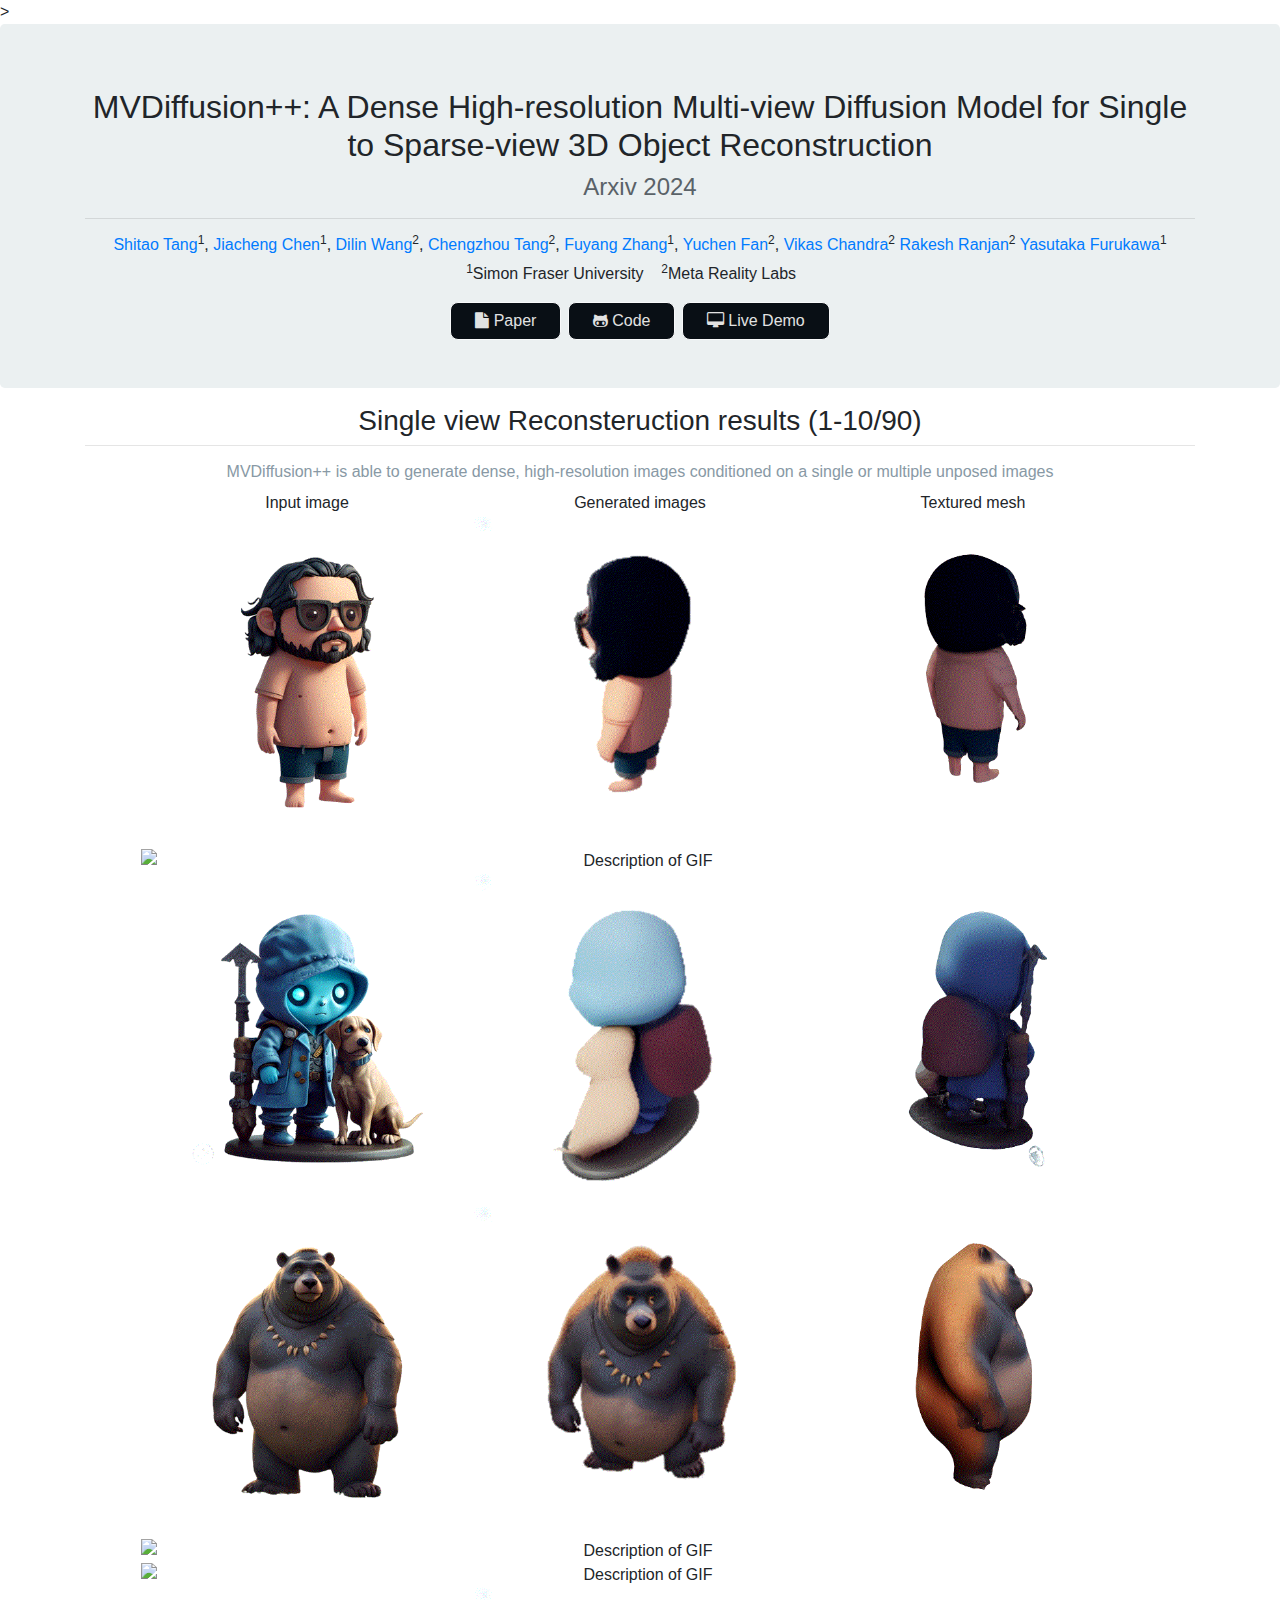
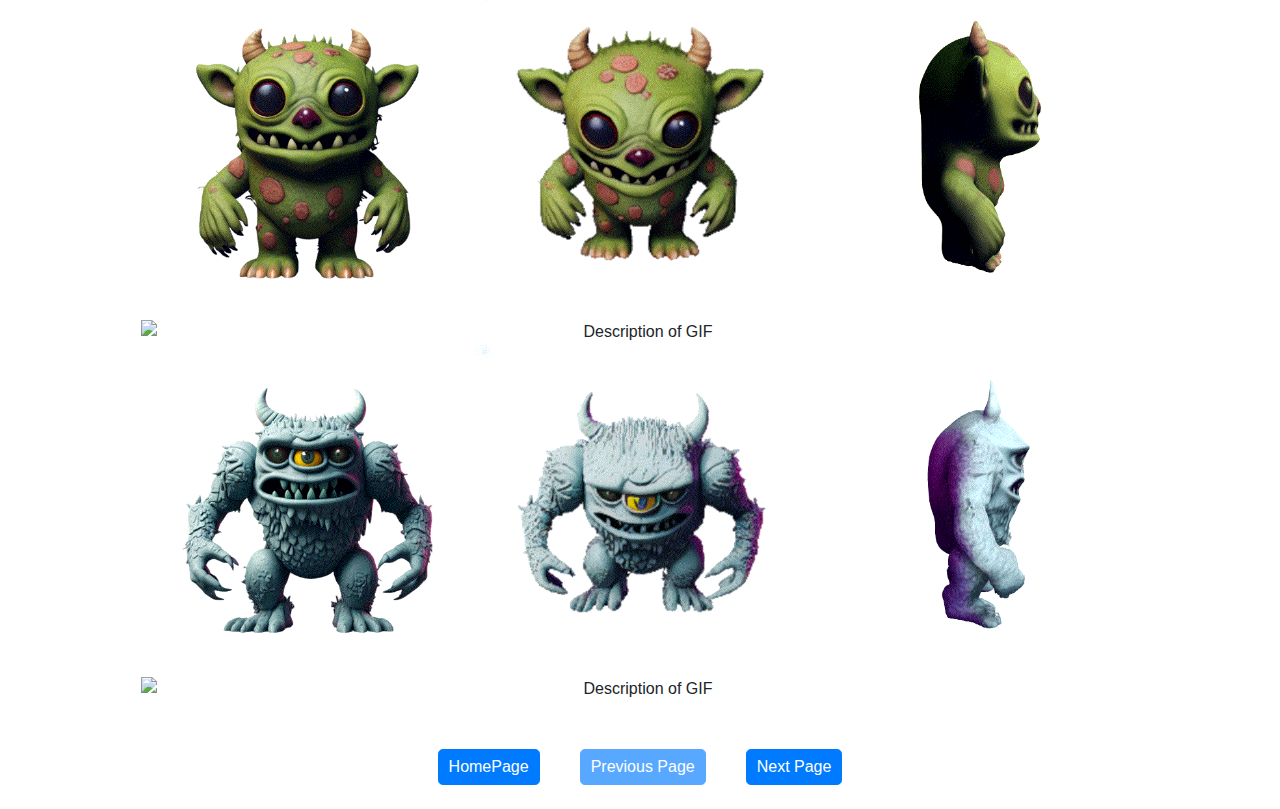
==== gallery_0.html @ af3e548d "update caption" ====
<!DOCTYPE html>
<html lang="en">

<head>
    <meta charset="UTF-8">
    <meta http-equiv="X-UA-Compatible" content="IE=edge">
    <meta name="viewport" content="width=device-width, initial-scale=1">
    <title>MVDiffusion++: A Dense High-resolution Multi-view Diffusion Model for Single or Sparse-view 3D Object
        Reconstruction</title>
    <!-- Bootstrap -->
    <link href="css/bootstrap-4.4.1.css" rel="stylesheet">
    <link rel="stylesheet" href="https://cdnjs.cloudflare.com/ajax/libs/font-awesome/4.7.0/css/font-awesome.min.css">
    <!-- <link href='http://fonts.googleapis.com/css?family=Open+Sans:400italic,700italic,800italic,400,700,800' rel='stylesheet' type='text/css'>
    <link rel="stylesheet" type="text/css" href="css/project.css" media="screen" />
    <link rel="stylesheet" type="text/css" media="screen" href="css/iconize.css" />
    <script src="js/google-code-prettify/prettify.js"></script> -->
    <style>
        .centered-container {
            display: flex;
            justify-content: center;
            /* Centers horizontally */
            align-items: center;
            /* Centers vertically */
            /* Full viewport height */
        }
    </style>
    <style>
        .centered-container {
            display: flex;
            justify-content: center;
            /* Centers horizontally */
            align-items: center;
            /* Centers vertically */
            /* Full viewport height */
        }
    </style>
    <style>
        .margin-input {
            margin-right: 300px;
            margin-left: 150px;
            /* Adjust the value as needed */
        }
    </style>
    <style>
        .margin-gen {
            margin-right: 250px;
            /* Adjust the value as needed */
        }
    </style>
    <style>
        .margin-mesh {
            margin-right: 0px;
            /* Adjust the value as needed */
        }
    </style>
    <style>
        .custom-btn {
            padding: 5px 10px; /* Adjust padding to control the button's height and width */
            font-size: 16px; /* Adjust font size to make text smaller */
            margin: 0 20px; /* Adjust margin if needed */
            /* Optionally set a fixed width if you want all buttons to be the same width */
            width: auto; /* or you can use a specific value like '150px' */
            text-align: center;
        }

        /* This applies only if you want the first and last button to have lesser margin at the extremes */
        .custom-btn:first-child {
            margin-left: 0;
        }

        .custom-btn:last-child {
            margin-right: 0;
}
    </style>>    
</head>

<!-- cover -->
<section>
    <div class="jumbotron text-center mt-0">
        <div class="container">
            <div class="row">
                <div class="col-12">
                    <h2>MVDiffusion++: A Dense High-resolution Multi-view Diffusion Model for Single to Sparse-view 3D
                        Object
                        Reconstruction
                    </h2>
                    <h4 style="color:#5a6268;">Arxiv 2024 </h4>
                    <hr>
                    <h6>
                        <a href="https://tangshitao.github.io/" target="_blank">Shitao Tang</a><sup>1</sup>,
                        <a href="https://jcchen.me/" target="_blank">Jiacheng Chen</a><sup>1</sup>,
                        <a href="https://wdilin.github.io/" target="_blank">Dilin Wang</a><sup>2</sup>,
                        <a href="https://frobelbest.github.io/" target="_blank">Chengzhou Tang</a><sup>2</sup>,
                        <a href="https://zhangfuyang.github.io/" target="_blank">Fuyang Zhang</a><sup>1</sup>,
                        <a href="https://ychfan.github.io/" target="_blank">Yuchen Fan</a><sup>2</sup>,
                        <a href="https://www.linkedin.com/in/vchandra/" target="_blank">Vikas Chandra</a><sup>2</sup>
                        <a href="https://www.linkedin.com/in/rakesh-r-3848538/" target="_blank">Rakesh
                            Ranjan</a><sup>2</sup>
                        <a href="https://yasu-furukawa.github.io/" target="_blank">Yasutaka
                            Furukawa</a><sup>1</sup>
                    </h6>
                    <p>
                        <sup>1</sup>Simon Fraser University &nbsp;&nbsp;
                        <sup>2</sup>Meta Reality Labs&nbsp;&nbsp;&nbsp;&nbsp;
                    </p>

                    <div class="row justify-content-center">
                        <div class="column">
                            <p class="mb-5"><a class="btn btn-large btn-light" href="" role="button" target="_blank">
                                    <i class="fa fa-file"></i> Paper</a> </p>
                        </div>
                        <div class="column">
                            <p class="mb-5"><a class="btn btn-large btn-light" href="" role="button" target="_blank">
                                    <i class="fa fa-github-alt"></i> Code </a> </p>
                        </div>
                        <div class="column">
                            <p class="mb-5"><a class="btn btn-large btn-light" href="" role="button" target="_blank">
                                    <i class="fa fa-desktop"></i> Live Demo </a> </p>
                        </div>
                    </div>
                </div>
            </div>
        </div>
    </div>
</section>


<!-- abstract -->
<section>
    <div class="container">
        <div class="row">
            <div class="col-12 text-center">
                <h3>Single view Reconsteruction results (1-10/90)</h3>
                <hr style="margin-top:0px">
                <h6 style="color:#8899a5"> MVDiffusion++ is able to generate dense, high-resolution images conditioned
                    on a
                    single or multiple unposed images</h6>
                
                <div class="centered-container">
                  <table width="90%">
                    <tr>
                      <td width="30%"><b>Input image</b> </td>
                      <td width="30%"><b>Generated images</b></td>
                      <td width="30%"><b>Textured mesh</b></td>
                    </tr>
                  </table>
                </div>

                <div class="centered-container">
                    <img src="gif/10.gif" alt="Description of GIF" width="90%">
                </div>
                <div class="centered-container">
                    <img src="gif/11.gif" alt="Description of GIF" width="90%">
                </div>
                <div class="centered-container">
                    <img src="gif/12.gif" alt="Description of GIF" width="90%">
                </div>
                <div class="centered-container">
                    <img src="gif/13.gif" alt="Description of GIF" width="90%">
                </div>
                <div class="centered-container">
                    <img src="gif/14.gif" alt="Description of GIF" width="90%">
                </div>
                <div class="centered-container">
                    <img src="gif/15.gif" alt="Description of GIF" width="90%">
                </div>
                <div class="centered-container">
                    <img src="gif/16.gif" alt="Description of GIF" width="90%">
                </div>
                <div class="centered-container">
                    <img src="gif/17.gif" alt="Description of GIF" width="90%">
                </div>
                <div class="centered-container">
                    <img src="gif/18.gif" alt="Description of GIF" width="90%">
                </div>
                <div class="centered-container">
                    <img src="gif/19.gif" alt="Description of GIF" width="90%">
                </div>
                <br><br>

                <div class="centered-container" style="display: flex; justify-content: center;">
                    <a href="index.html" class="btn btn-primary btn-lg custom-btn">
                        HomePage
                    </a>
                    <a href="gallery_0.html" class="btn btn-primary btn-lg disabled custom-btn">
                        Previous Page
                    </a>
                    <a href="gallery_1.html" class="btn btn-primary btn-lg btn-search custom-btn">
                        Next Page
                    </a>
                </div>
            </div>

            

        </div>
    </div>
    </div>
    </div>
</section>
<br>


</body>

</html>
---- css/project.css ----
html, body
{
    margin:10px 0px;
    padding:0px;
    text-align:center;
    background-color: #EEEEEE;
}

table
{
    border: 1px solid black;
    border-collapse: collapse;
}
th,td
{
    border: 1px solid black;
    padding: 5px;
}

#content 
{
    width:auto;
    max-width:960px;
    min-width:800px;
    height: auto !important;
    height: 100%;
    min-height: 100%;
    margin:0 auto;
    text-align:left;
    /* border:1px solid #777; */
    background-color: white;
    box-shadow: 0px 1px 5px #999;
    font-family: 'Open Sans', sans-serif;
    font-size: 10.5pt;
    /* line-height: 2; */
    -webkit-text-size-adjust: none;
}

#content-inner
{
    padding:15px 0;
}

#teaseimg
{
    height:auto;
    width:50%;
    box-shadow: 0px 0px 10px #444444;
    border:1px solid #000000;
}

hr.smooth
{
    border: 0;
    height: 1px;
    width: 100%;
    background: #333;
    background-image: -webkit-linear-gradient(left, #ccc, #333, #ccc); 
    background-image:    -moz-linear-gradient(left, #ccc, #333, #ccc); 
    background-image:     -ms-linear-gradient(left, #ccc, #333, #ccc); 
    background-image:      -o-linear-gradient(left, #ccc, #333, #ccc); 
}

a:link { color: #0066CC; text-decoration: none }
a:visited { color: #743399; text-decoration: none }
a:hover { color: #FF4B33; text-decoration: none }
a:active { color: #FF4B33; text-decoration: none }


/* Some of this has been copied from http://www.mpi-inf.mpg.de/resources/rgbz-camera/ */
/* Sections of the page. */
.section { margin: 2em 2em 0.5em 2em; line-height: 130%; }
.section h2 { margin-top: 0.5em; margin-bottom: 0.2em; }

/* Logo section. */
.logos { margin: 1.5em 0; text-align: center; margin-top:5px; margin-bottom:10px; }
.logos img { vertical-align:top; margin:0 1.25em; border:0; }

/* Page header. */
.head { text-align: center; margin: 0.5em 0; padding: 0.5em 0; background-color:#e9e9e9; text-shadow: 1px 1px 3px #cccccc; }
.head { color: #111; }
.head h1 { font-size: 24pt; line-height:27pt; margin: 10px 0; }
.head h1 a { text-decoration:none; }
.authors { font-size: 12pt; margin: 0 0 1em 0; }
.affiliations { font-size: 11pt; margin: -0.5em 0 10pt 0; }
.venue { font-style:italic; font-size: 12pt; margin: 1em 0 1em 0; }
.tagline { font-style:italic; font-size: 10.5pt; margin: 1em 0 1em 0; }

/* Specific section styling. */
.teaser { margin: 1.5em 0; text-align: center; }
div.content-primary .teaser p img { display: block; float: none; border: 0; margin: 4em auto 1em auto; }
.abstract { line-height: 130%; }
.abstract p { margin-top: 0; }
.downloads ul { margin-top: 0.5em; }
.list ul { margin-top: 0.5em; }
.bibtex pre
{
    margin-bottom: 0;
    font-family: Consolas, Monaco, monospace;
    white-space: pre-wrap; /* CSS 3 */
    white-space: -moz-pre-wrap; /* Mozilla, since 1999 */
    white-space: -pre-wrap; /* Opera 4-6 */
    white-space: -o-pre-wrap; /* Opera 7 */
    word-wrap: break-word; /* IE 5.5+ */
    width: 90%;
    color: #444;
    padding: 10px;
    background: #eee;
    border: 1px solid #ccc;
    overflow: auto;
}
.acknowledgments { line-height: 130%; }
.acknowledgments p { margin-top: 0; }
.contact { line-height: 130%; }

.heading { margin: 2.5em 0; text-align: center; }
.datasets { width: 650px; margin: 3em auto; }
.datasets ul { padding-bottom: 1em; }
.dataset { float: left; width: 204px; margin: 5px 10px 15px 0px; text-align: center; }
.dataset h2 { display: inline; }
.dataset img { border: 2px solid #222; margin: 0.25em auto; display: block; }
.backlink { text-align: center; }

/* Display lists in a grid of fixed size. This is useful when lists have associated images. */
/* Idea from http://blog.mozilla.org/webdev/2009/02/20/cross-browser-inline-block/ */
li.grid
{
    width: auto;
    height: 60px;
    /* border: 1px solid #000; */
    display: -moz-inline-stack;
    display: inline-block;
    vertical-align: top;
    margin: 5px;
    zoom: 1;
    *display: inline;
    _height: 100px;
}
/* Formatting for each item in a 2D grid. This is used typically in the downloads section. */
.griditem
{
    font-size: 10pt;
    text-align: center;
    padding: 5px 5px 5px 5px;
}
.griditem img
{
    text-align: center;
    height:50px;
    width:auto;
    border: 1px solid #eee;
    box-shadow: 0px 0px 2px #444444;
}



.custom-btn {
    flex-grow: 1; /* Allow buttons to grow and fill the container */
    margin: 0 3px; /* Add horizontal margin for spacing between buttons */
    text-align: center; /* Center the text inside the button */
}

/* This applies only if you want the first and last button to have lesser margin at the extremes */
.custom-btn:first-child {
    margin-left: 0;
}

.custom-btn:last-child {
    margin-right: 0;
}
---- css/iconize.css ----
/* Iconize 0.5 */

/* websites (pictures and movies) */
a[href *="youtube.com/watch?"], a[href *="sevenload.com/videos/"], a[href *="metacafe.com/watch/"] { 
	padding: 5px 20px 5px 0;
	background: transparent url(../icns/icon_film.gif) no-repeat center right;
}

a[href *="flickr.com/photos/"], a[href *="zooomr.com"], a[href *="imageshack.us"], a[href *="bubbleshare.com"], a[href *="sevenload.com/bilder/"] { 
	padding: 5px 20px 5px 0;
	background: transparent url(../icns/icon_pic.gif) no-repeat center right;
}

/* extensions */

a[href$='.doc'], a[href$='.rtf'] {
	padding: 5px 20px 5px 0;
	background: transparent url(../icns/icon_doc.gif) no-repeat center right;
}

a[href$='.txt'] {
	padding: 5px 20px 5px 0;
	background: transparent url(../icns/icon_txt.gif) no-repeat center right;
}

a[href$='.xls'] {
	padding: 5px 20px 5px 0;
	background: transparent url(../icns/icon_xls.gif) no-repeat center right;
}

a[href$='.rss'], a[href$='.atom'] { 
	padding: 5px 20px 5px 0;
	background: transparent url(../icns/icon_feed.gif) no-repeat center right;
}

a[href$='.opml'] { 
	padding: 5px 20px 5px 0;
	background: transparent url(../icns/icon_opml.gif) no-repeat center right;
}

a[href$='.phps'] { 
	padding: 5px 20px 5px 0;
	background: transparent url(../icns/icon_phps.gif) no-repeat center right;
}

a[href$='.phps'] { 
	padding: 5px 20px 5px 0;
	background: transparent url(../icns/icon_phps.gif) no-repeat center right;
}

a[href$='.torrent'] { 
	padding: 5px 20px 5px 0;
	background: transparent url(../icns/icon_torrent.gif) no-repeat center right;
}

a[href$='.vcard'] { 
	padding: 5px 20px 5px 0;
	background: transparent url(../icns/icon_vcard.gif) no-repeat center right;
}

a[href$='.exe'] { 
	padding: 5px 20px 5px 0;
	background: transparent url(../icns/icon_exe.gif) no-repeat center right;
}

a[href$='.dmg'], a[href$='.app'] { 
	padding: 5px 20px 5px 0;
	background: transparent url(../icns/icon_dmg.gif) no-repeat center right;
}

a[href$='.pps'] { 
	padding: 5px 20px 5px 0;
	background: transparent url(../icns/icon_pps.gif) no-repeat center right;
}

a[href$='.pdf'] { 
	padding: 5px 20px 5px 0;
	background: transparent url(../icns/icon_pdf.gif) no-repeat center right;
}

a[href$='.xpi'] { 
	padding: 5px 20px 5px 0;
	background: transparent url(../icns/icon_plugin.gif) no-repeat center right;
}

a[href$='.fla'], a[href$='.swf'] { 
	padding: 5px 20px 5px 0;
	background: transparent url(../icns/icon_flash.gif) no-repeat center right;
}

a[href$='.zip'], a[href$='.rar'], a[href$='.gzip'], a[href$='.bzip'], a[href$='.ace'] { 
	padding: 5px 20px 5px 0;
	background: transparent url(../icns/icon_archive.gif) no-repeat center right;
}

a[href$='.ical'] { 
	padding: 5px 20px 5px 0;
	background: transparent url(../icns/icon_ical.gif) no-repeat center right;
}

a[href$='.css'] { 
	padding: 5px 20px 5px 0;
	background: transparent url(../icns/icon_css.gif) no-repeat center right;
}

a[href$='.ttf'] { 
	padding: 5px 20px 5px 0;
	background: transparent url(../icns/icon_ttf.gif) no-repeat center right;
}

a[href$='.jpg'], a[href$='.gif'], a[href$='.png'], a[href$='.bmp'], a[href$='.jpeg'], a[href$='.svg'], a[href$='.eps'] { 
	padding: 5px 20px 5px 0;
	background: transparent url(../icns/icon_pic.gif) no-repeat center right;
}

a[href$='.mov'], a[href$='.wmv'], a[href$='.mp4'], a[href$='.avi'], a[href$='.mpg'] { 
	padding: 5px 20px 5px 0;
	background: transparent url(../icns/icon_film.gif) no-repeat center right;
}

a[href$='.mp3'], a[href$='.wav'], a[href$='.ogg'], a[href$='.wma'], a[href$='.m4a'] { 
	padding: 5px 20px 5px 0;
	background: transparent url(../icns/icon_music.gif) no-repeat center right;
}

/* TeX files added by Srinath 14-Oct-2013 */
a[href$='.tex'], a[href$='.bib'], a[href$='.latex'] { 
	padding: 5px 20px 5px 0;
	background: transparent url(../icns/latex.gif) no-repeat center right;
}


/* messenger */
a[href ^="aim:"] {
	padding: 5px 20px 5px 0;
    background: transparent url(../icns/icon_aim.gif) no-repeat center right;
}

a[href ^="msnim:"] {
	padding: 5px 20px 5px 0;
    background: transparent url(../icns/icon_msn.gif) no-repeat center right;
}

a[href ^="xmpp:"] {
	padding: 5px 20px 5px 0;
    background: transparent url(../icns/icon_jabber.gif) no-repeat center right;
}

a[href *="icq.com"] { 
	padding: 5px 20px 5px 0;
	background: transparent url(../icns/icon_icq.gif) no-repeat center right;
}

a[href *="edit.yahoo.com/config/send_webmesg?"] { 
	padding: 5px 20px 5px 0;
	background: transparent url(../icns/icon_yim.gif) no-repeat center right;
}

a[href ^="callto:"] {
	padding: 5px 20px 5px 0;
    background: transparent url(../icns/icon_call.gif) no-repeat center right;
}

a[href ^="skype:"] {
	padding: 5px 20px 5px 0;
    background: transparent url(../icns/icon_skype.gif) no-repeat center right;
}

a[href ^="gg:"] {
	padding: 5px 20px 5px 0;
    background: transparent url(../icns/icon_gadugadu.gif) no-repeat center right;
}

/* email */
a[href ^="mailto:"] {
	padding: 5px 20px 5px 0;
    background: transparent url(../icns/icon_mailto.gif) no-repeat center right;
}

/* use this class to make sure that images won't get iconized */

.imageLink {
	padding-right: 0px !important;
	background: none !important;
}
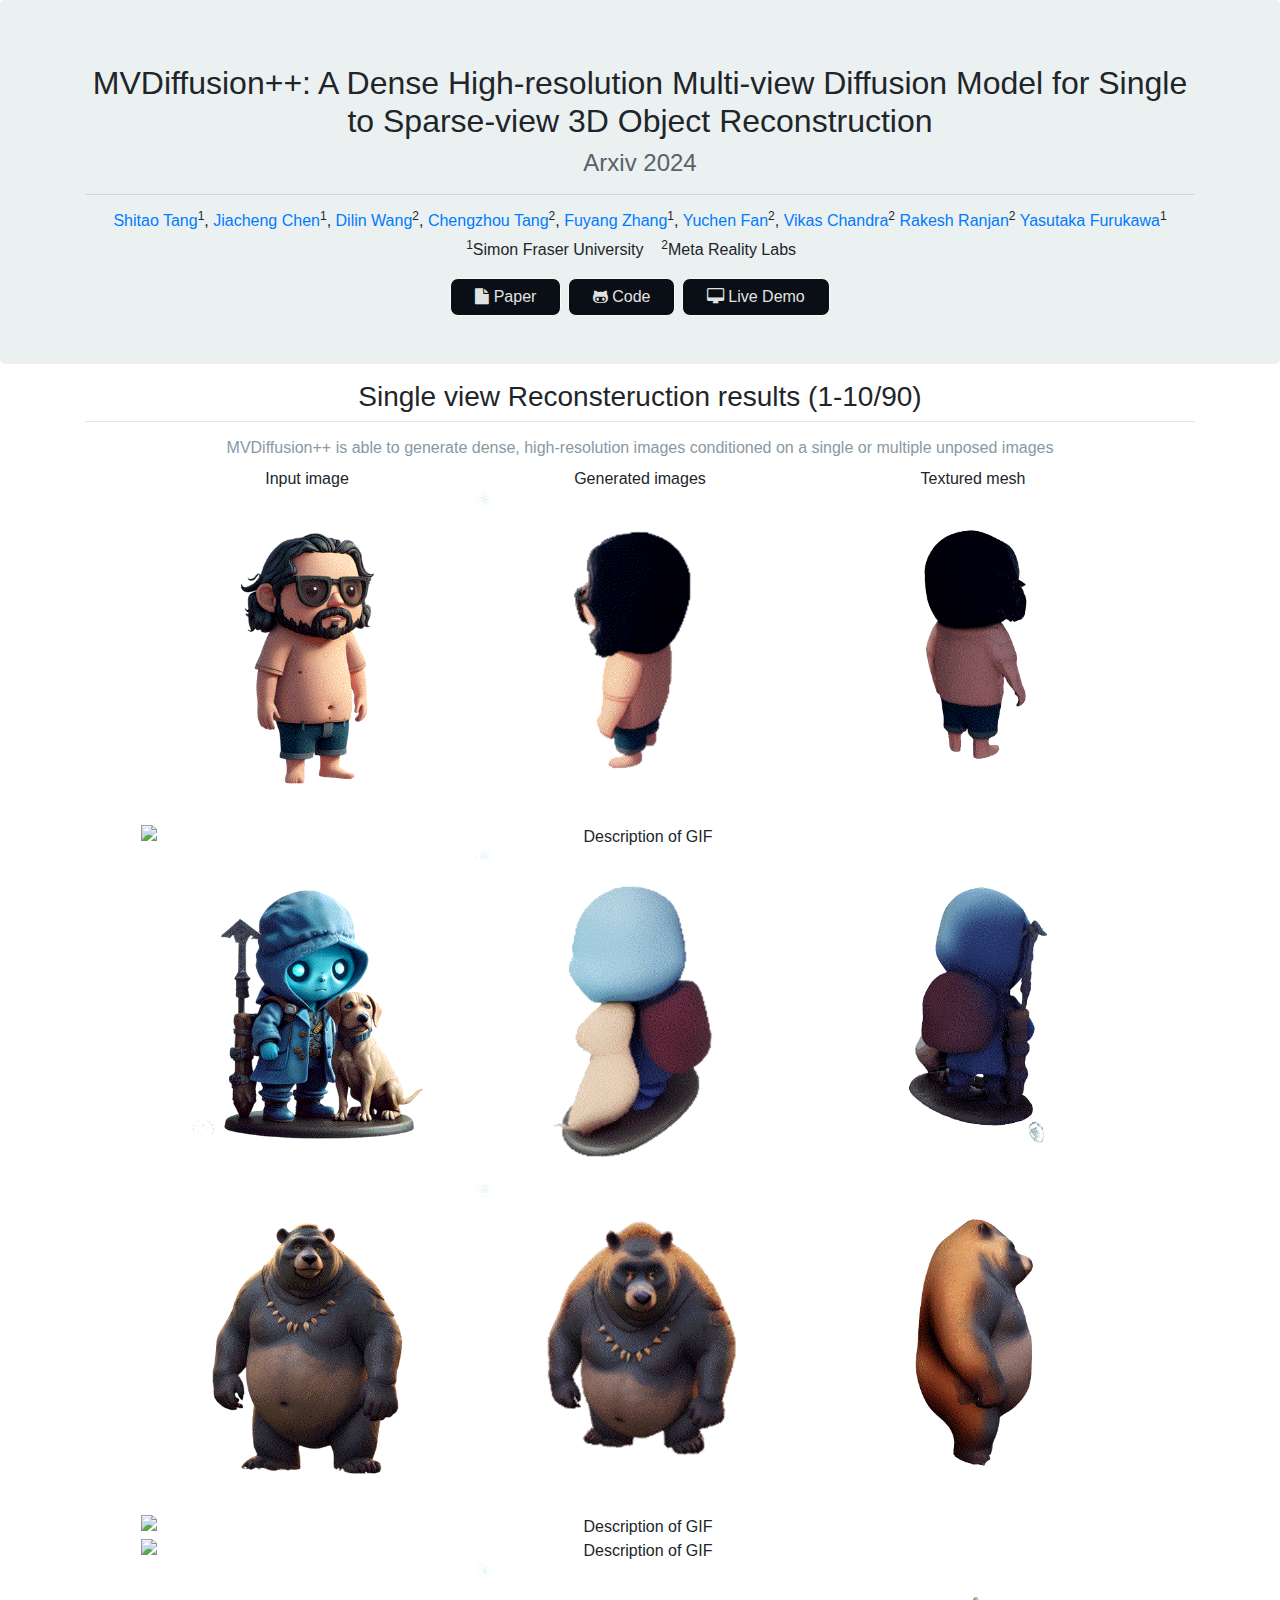
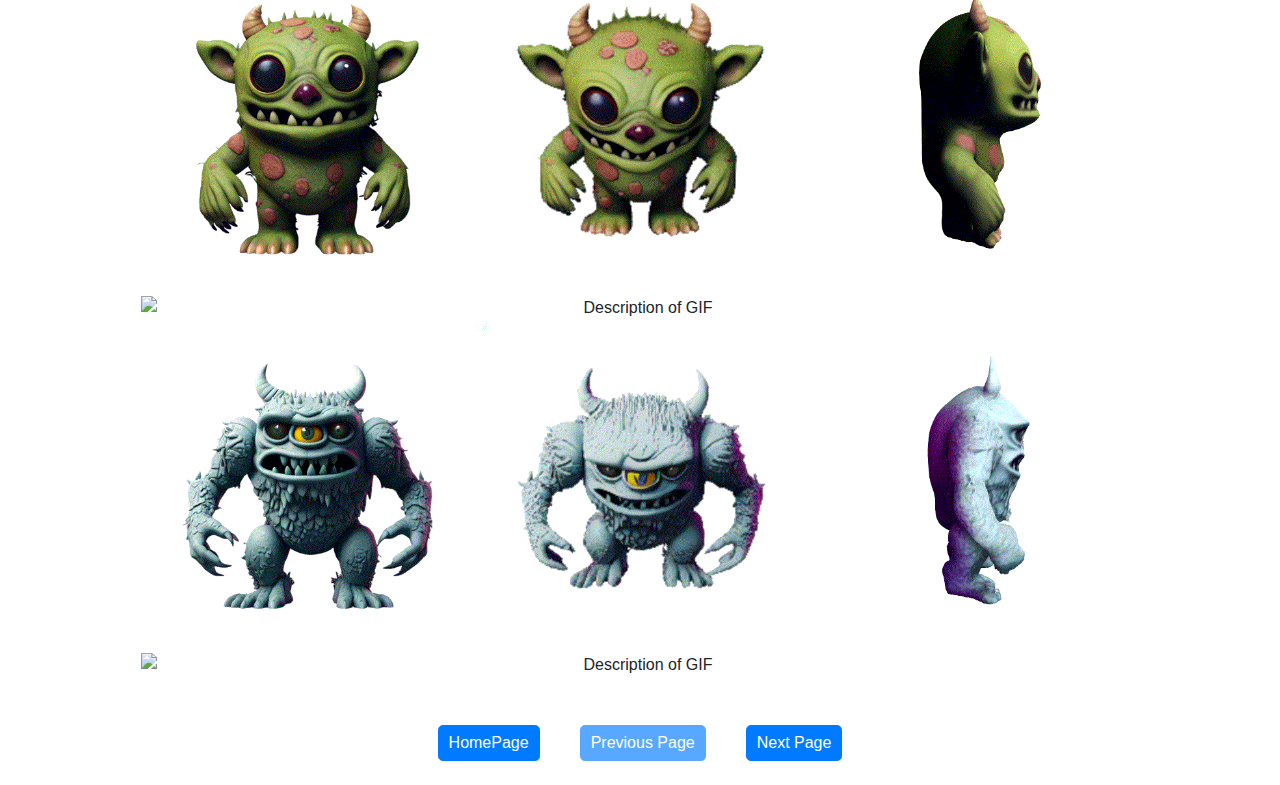
==== commit 25abec59: "update single-view galleries" ====
--- a/gallery_0.html
+++ b/gallery_0.html
@@ -71,7 +71,7 @@
         .custom-btn:last-child {
             margin-right: 0;
 }
-    </style>>    
+    </style>
 </head>
 
 <!-- cover -->
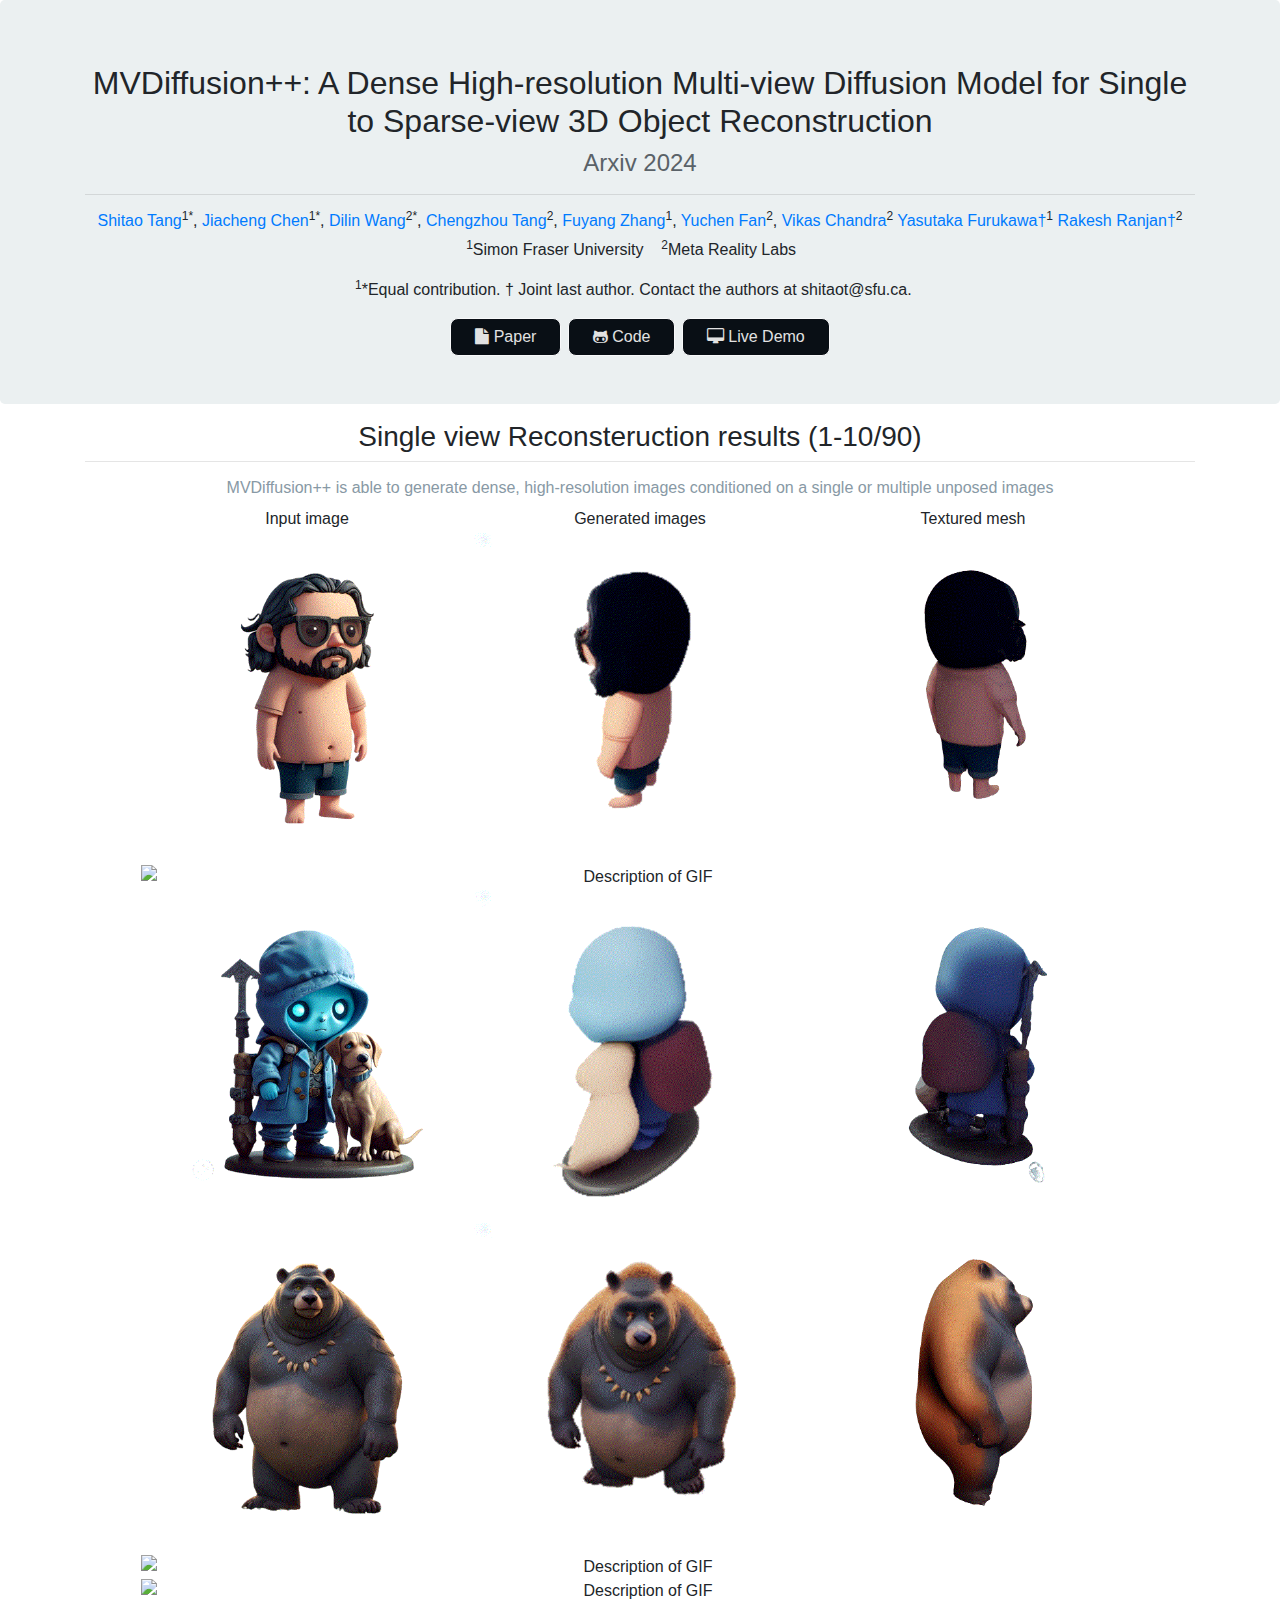
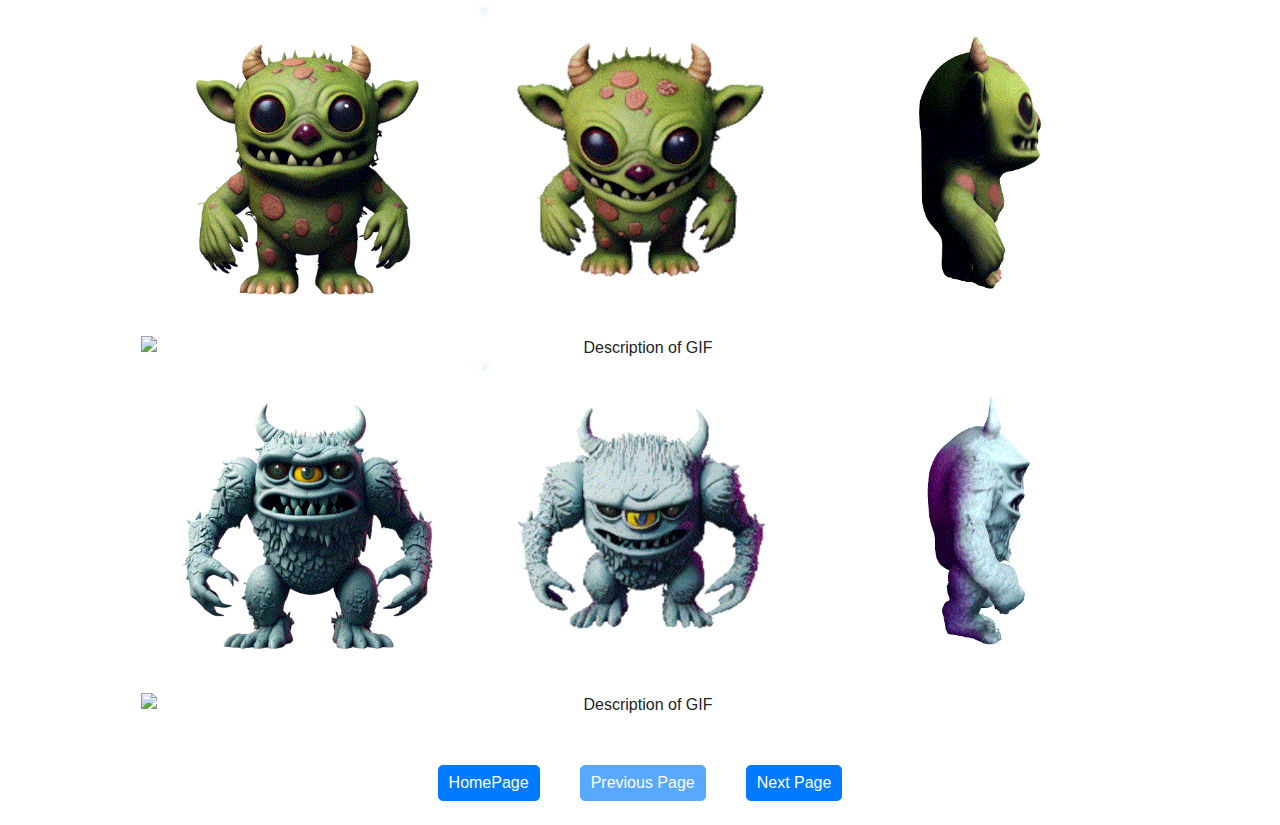
==== commit e47a541d: "save" ====
--- a/gallery_0.html
+++ b/gallery_0.html
@@ -55,11 +55,15 @@
     </style>
     <style>
         .custom-btn {
-            padding: 5px 10px; /* Adjust padding to control the button's height and width */
-            font-size: 16px; /* Adjust font size to make text smaller */
-            margin: 0 20px; /* Adjust margin if needed */
+            padding: 5px 10px;
+            /* Adjust padding to control the button's height and width */
+            font-size: 16px;
+            /* Adjust font size to make text smaller */
+            margin: 0 20px;
+            /* Adjust margin if needed */
             /* Optionally set a fixed width if you want all buttons to be the same width */
-            width: auto; /* or you can use a specific value like '150px' */
+            width: auto;
+            /* or you can use a specific value like '150px' */
             text-align: center;
         }
 
@@ -70,7 +74,7 @@
 
         .custom-btn:last-child {
             margin-right: 0;
-}
+        }
     </style>
 </head>
 
@@ -87,21 +91,24 @@
                     <h4 style="color:#5a6268;">Arxiv 2024 </h4>
                     <hr>
                     <h6>
-                        <a href="https://tangshitao.github.io/" target="_blank">Shitao Tang</a><sup>1</sup>,
-                        <a href="https://jcchen.me/" target="_blank">Jiacheng Chen</a><sup>1</sup>,
-                        <a href="https://wdilin.github.io/" target="_blank">Dilin Wang</a><sup>2</sup>,
+                        <a href="https://tangshitao.github.io/" target="_blank">Shitao Tang</a><sup>1*</sup>,
+                        <a href="https://jcchen.me/" target="_blank">Jiacheng Chen</a><sup>1*</sup>,
+                        <a href="https://wdilin.github.io/" target="_blank">Dilin Wang</a><sup>2*</sup>,
                         <a href="https://frobelbest.github.io/" target="_blank">Chengzhou Tang</a><sup>2</sup>,
                         <a href="https://zhangfuyang.github.io/" target="_blank">Fuyang Zhang</a><sup>1</sup>,
                         <a href="https://ychfan.github.io/" target="_blank">Yuchen Fan</a><sup>2</sup>,
                         <a href="https://www.linkedin.com/in/vchandra/" target="_blank">Vikas Chandra</a><sup>2</sup>
+                        <a href="https://yasu-furukawa.github.io/" target="_blank">Yasutaka Furukawa†</a><sup>1</sup>
                         <a href="https://www.linkedin.com/in/rakesh-r-3848538/" target="_blank">Rakesh
-                            Ranjan</a><sup>2</sup>
-                        <a href="https://yasu-furukawa.github.io/" target="_blank">Yasutaka
-                            Furukawa</a><sup>1</sup>
+                            Ranjan†</a><sup>2</sup>
                     </h6>
                     <p>
                         <sup>1</sup>Simon Fraser University &nbsp;&nbsp;
                         <sup>2</sup>Meta Reality Labs&nbsp;&nbsp;&nbsp;&nbsp;
+                    </p>
+                    <p>
+                        <sup>1</sup>*Equal contribution. † Joint last author. Contact the authors at
+                        shitaot@sfu.ca. &nbsp;&nbsp;
                     </p>
 
                     <div class="row justify-content-center">
@@ -135,15 +142,15 @@
                 <h6 style="color:#8899a5"> MVDiffusion++ is able to generate dense, high-resolution images conditioned
                     on a
                     single or multiple unposed images</h6>
-                
-                <div class="centered-container">
-                  <table width="90%">
-                    <tr>
-                      <td width="30%"><b>Input image</b> </td>
-                      <td width="30%"><b>Generated images</b></td>
-                      <td width="30%"><b>Textured mesh</b></td>
-                    </tr>
-                  </table>
+
+                <div class="centered-container">
+                    <table width="90%">
+                        <tr>
+                            <td width="30%"><b>Input image</b> </td>
+                            <td width="30%"><b>Generated images</b></td>
+                            <td width="30%"><b>Textured mesh</b></td>
+                        </tr>
+                    </table>
                 </div>
 
                 <div class="centered-container">
@@ -191,7 +198,7 @@
                 </div>
             </div>
 
-            
+
 
         </div>
     </div>
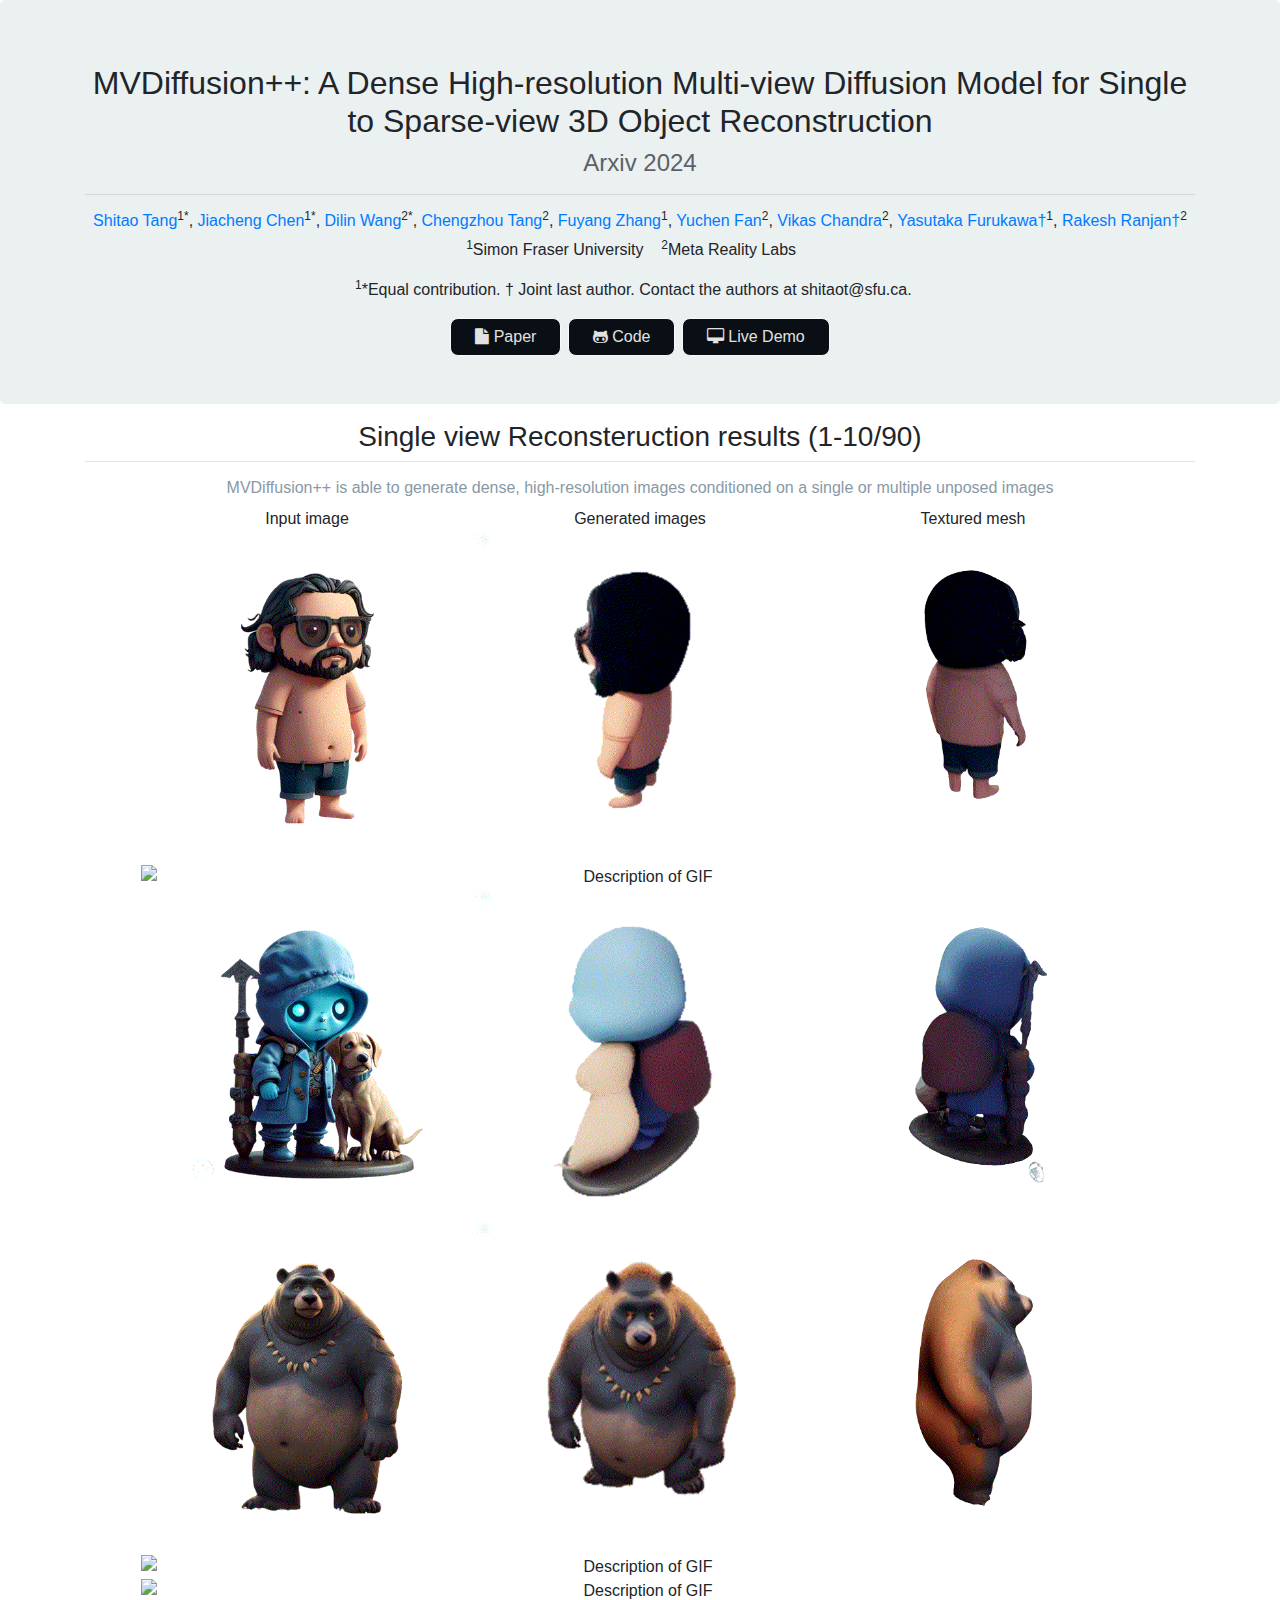
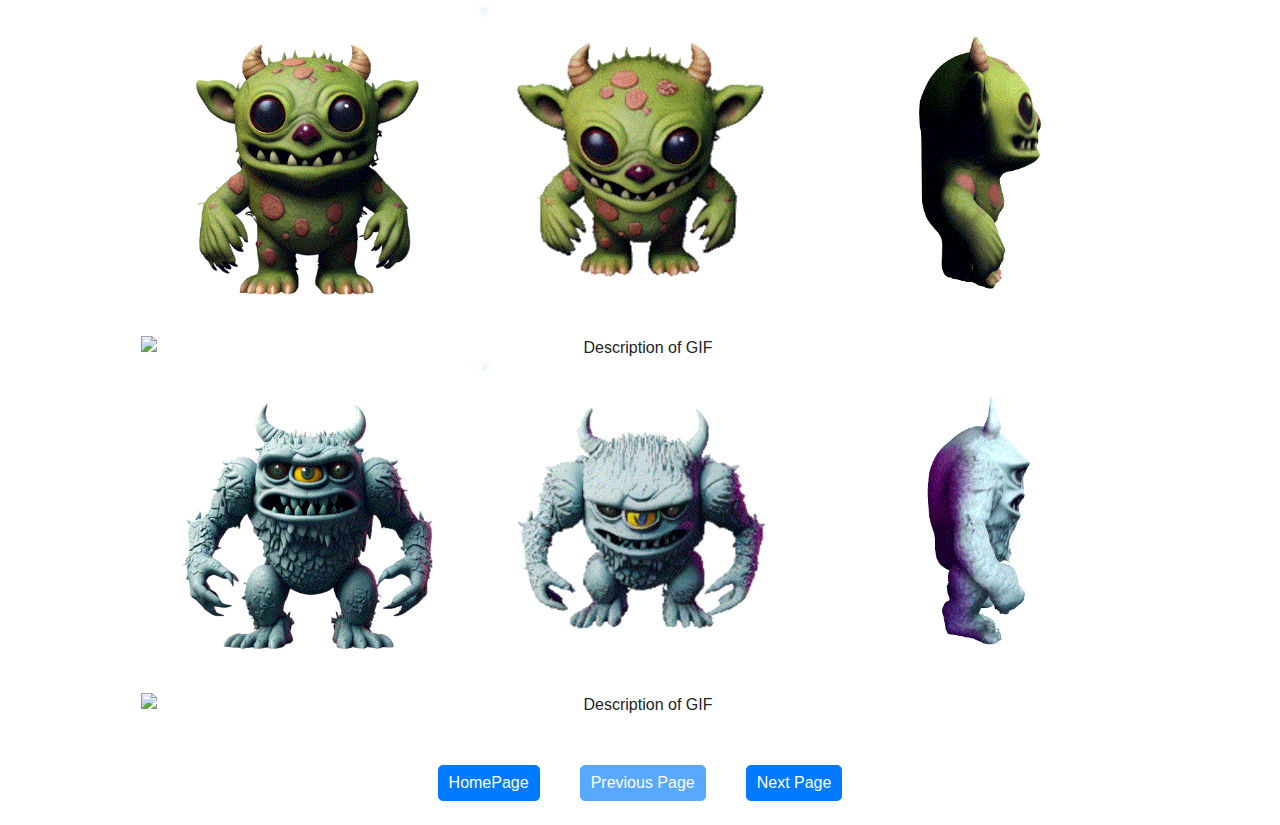
==== commit 61bb10e0: "save" ====
--- a/gallery_0.html
+++ b/gallery_0.html
@@ -97,8 +97,8 @@
                         <a href="https://frobelbest.github.io/" target="_blank">Chengzhou Tang</a><sup>2</sup>,
                         <a href="https://zhangfuyang.github.io/" target="_blank">Fuyang Zhang</a><sup>1</sup>,
                         <a href="https://ychfan.github.io/" target="_blank">Yuchen Fan</a><sup>2</sup>,
-                        <a href="https://www.linkedin.com/in/vchandra/" target="_blank">Vikas Chandra</a><sup>2</sup>
-                        <a href="https://yasu-furukawa.github.io/" target="_blank">Yasutaka Furukawa†</a><sup>1</sup>
+                        <a href="https://www.linkedin.com/in/vchandra/" target="_blank">Vikas Chandra</a><sup>2</sup>,
+                        <a href="https://yasu-furukawa.github.io/" target="_blank">Yasutaka Furukawa†</a><sup>1</sup>,
                         <a href="https://www.linkedin.com/in/rakesh-r-3848538/" target="_blank">Rakesh
                             Ranjan†</a><sup>2</sup>
                     </h6>
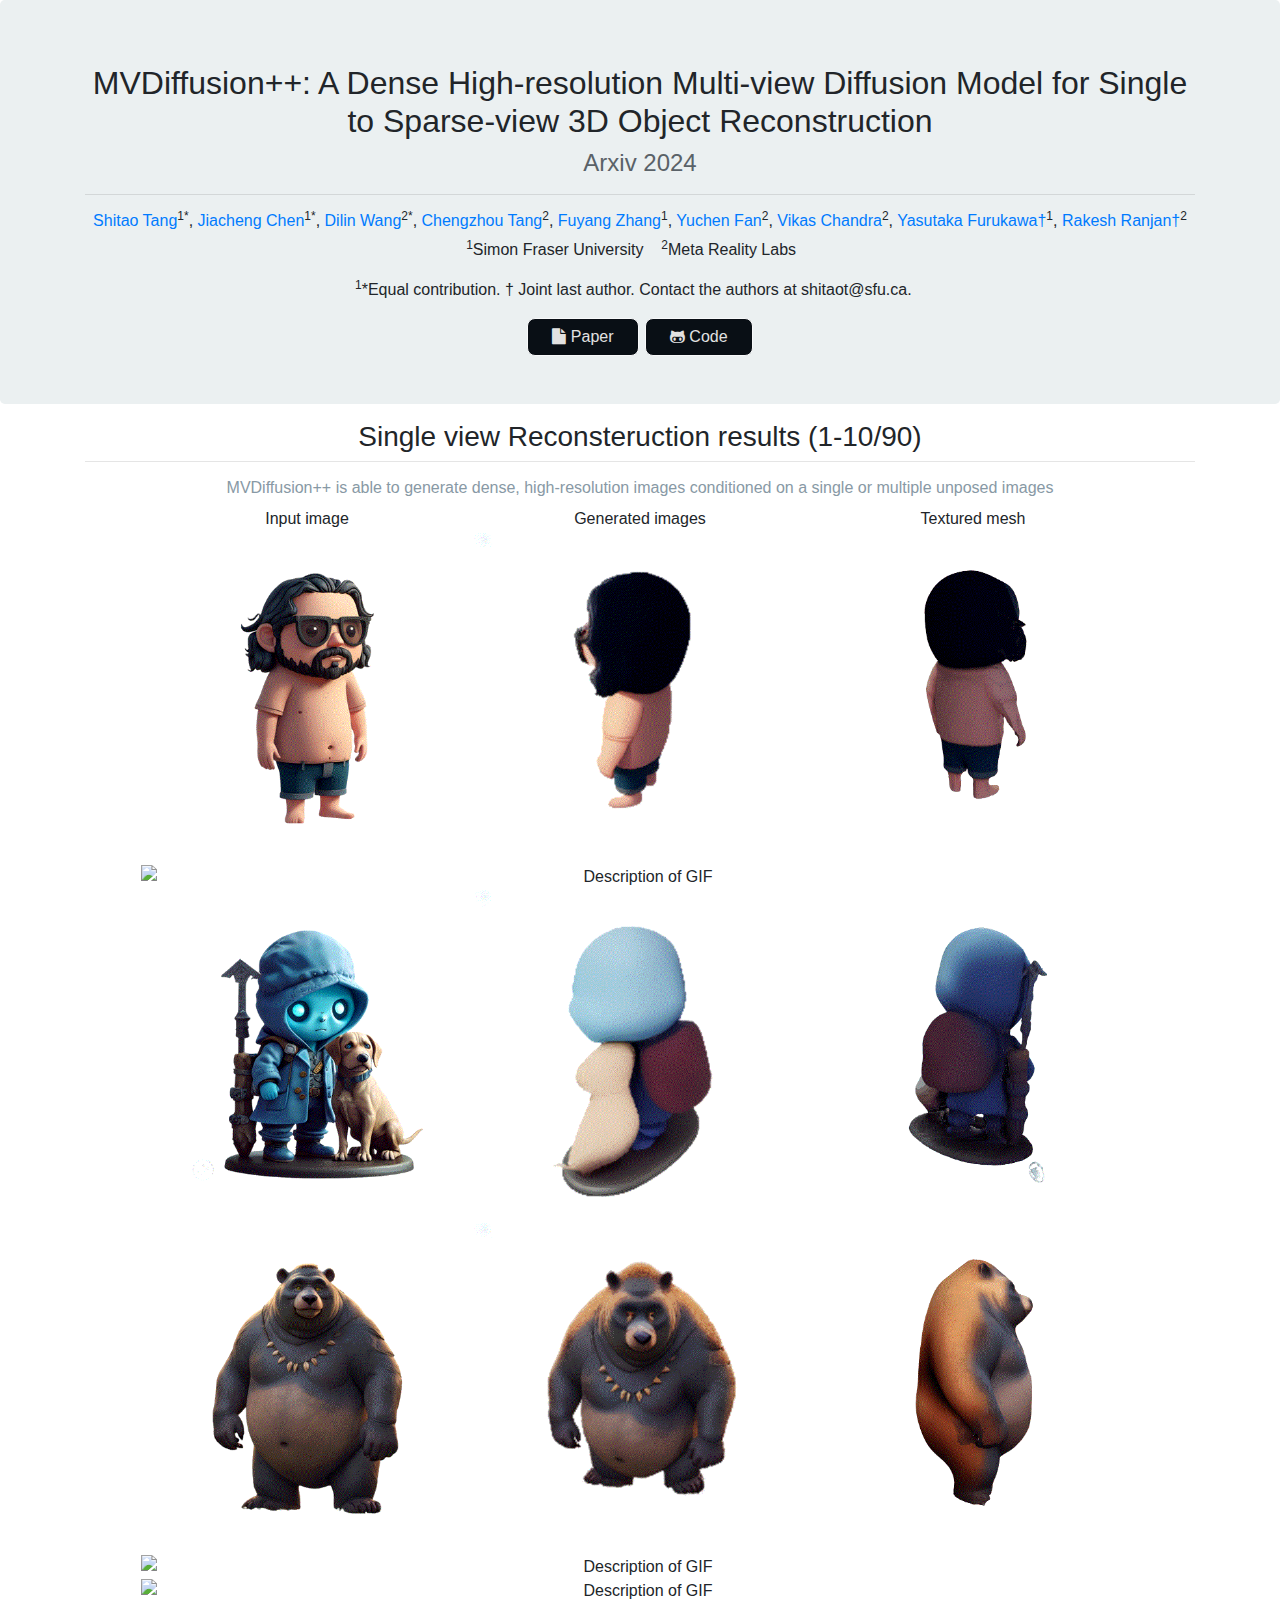
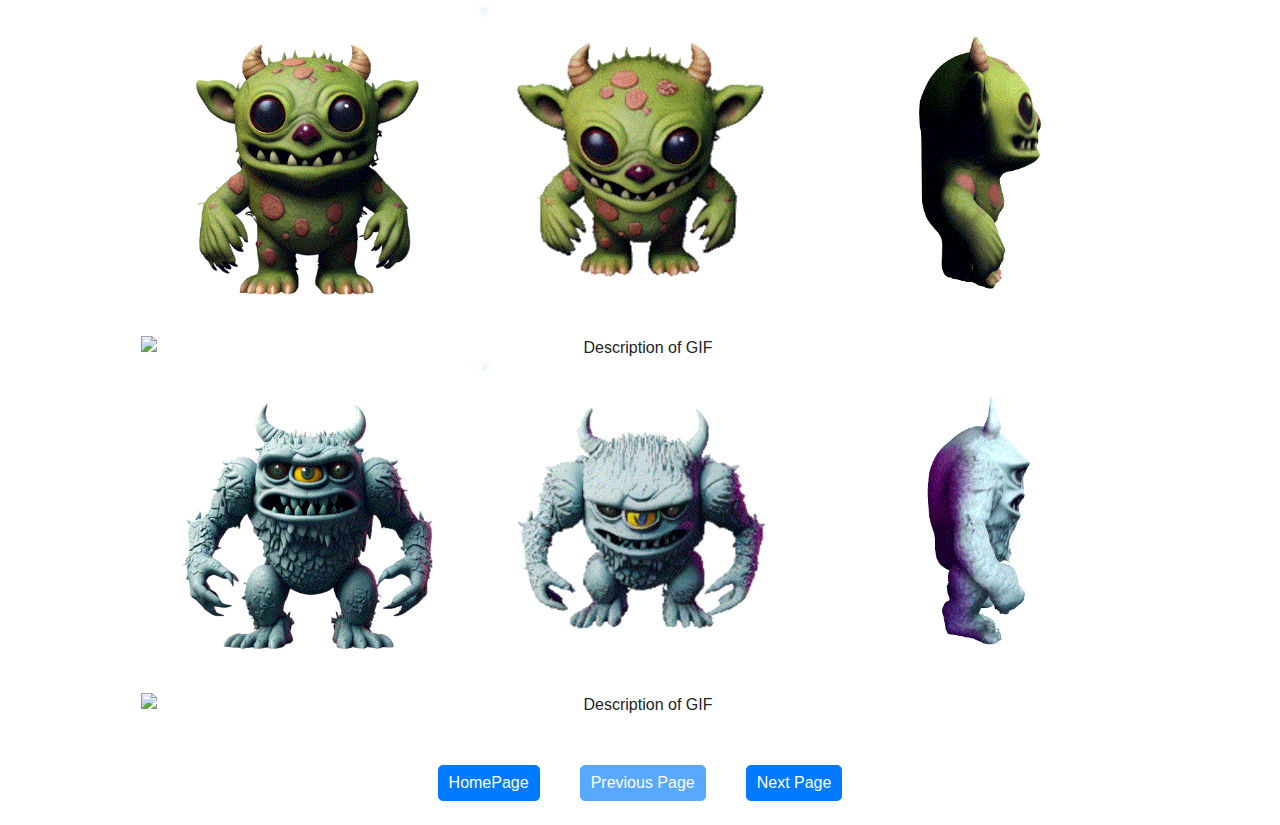
==== commit 91dab555: "save" ====
--- a/gallery_0.html
+++ b/gallery_0.html
@@ -120,10 +120,6 @@
                             <p class="mb-5"><a class="btn btn-large btn-light" href="" role="button" target="_blank">
                                     <i class="fa fa-github-alt"></i> Code </a> </p>
                         </div>
-                        <div class="column">
-                            <p class="mb-5"><a class="btn btn-large btn-light" href="" role="button" target="_blank">
-                                    <i class="fa fa-desktop"></i> Live Demo </a> </p>
-                        </div>
                     </div>
                 </div>
             </div>
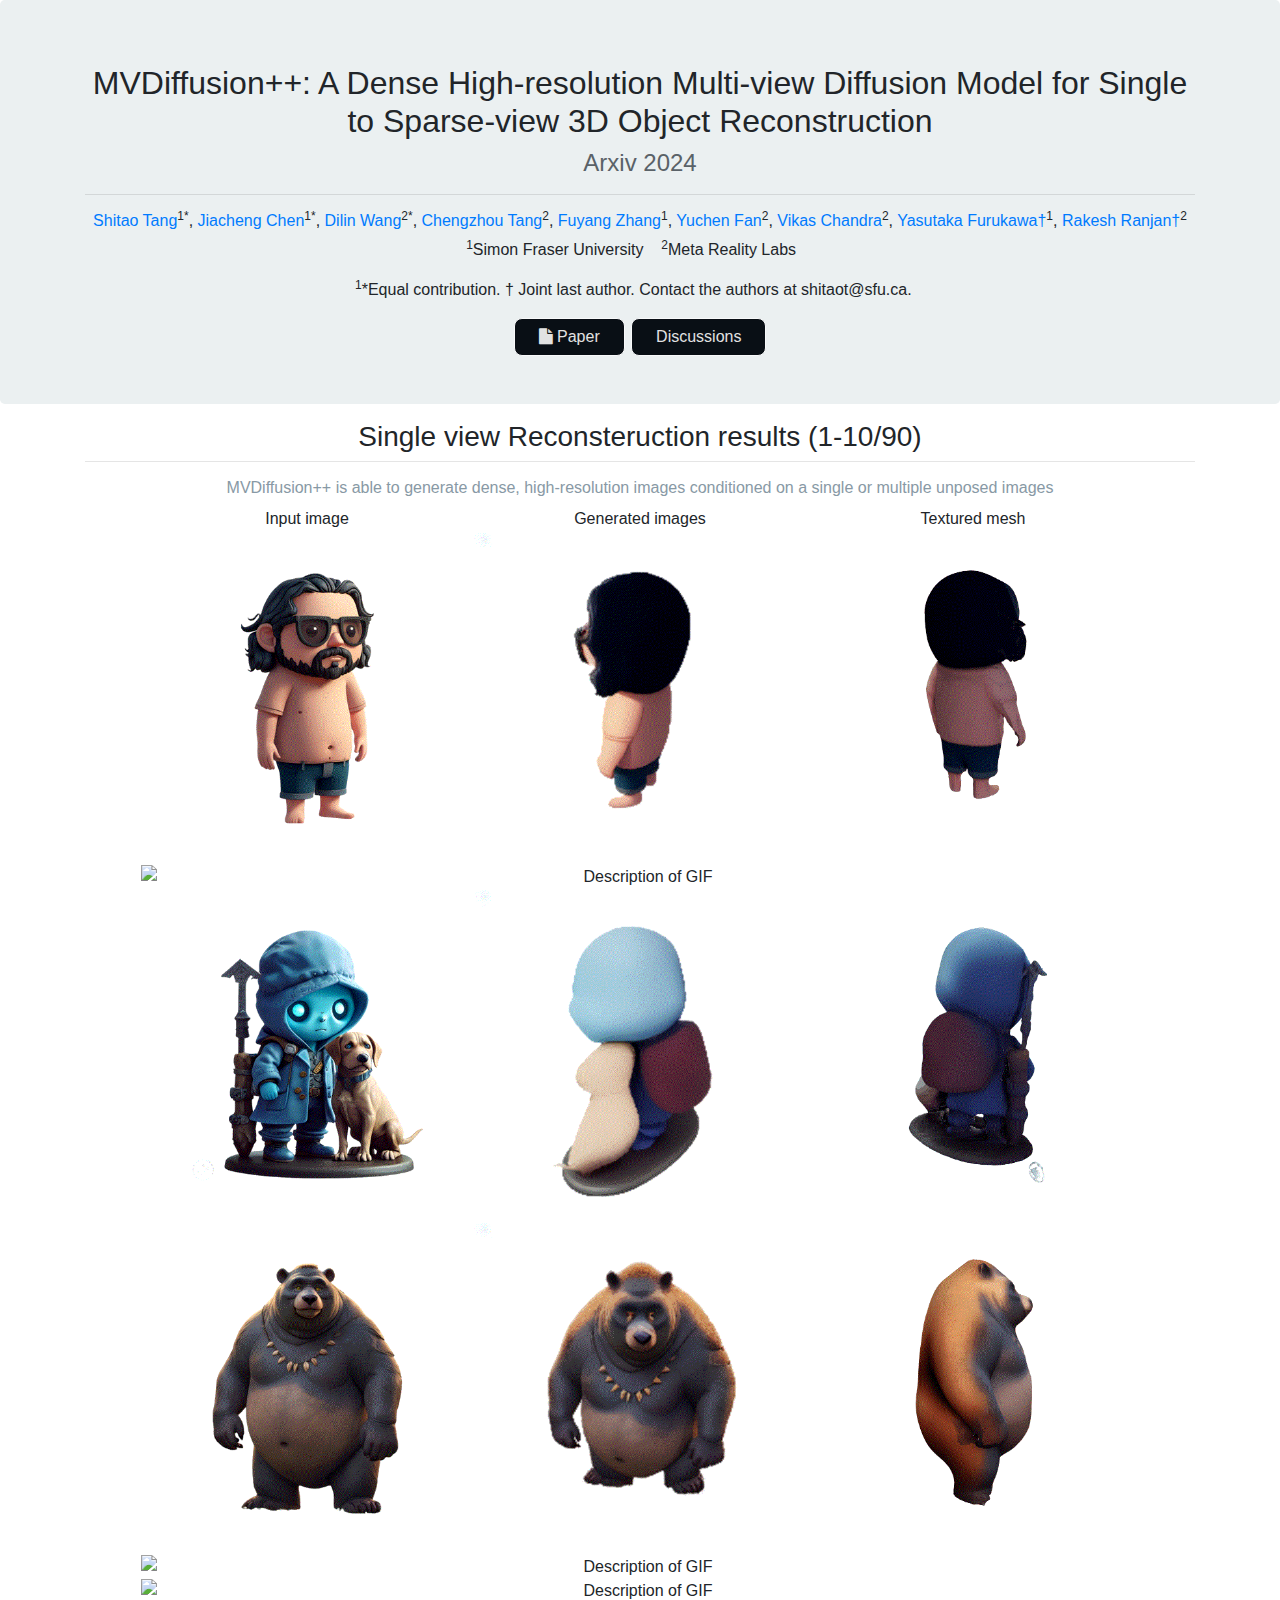
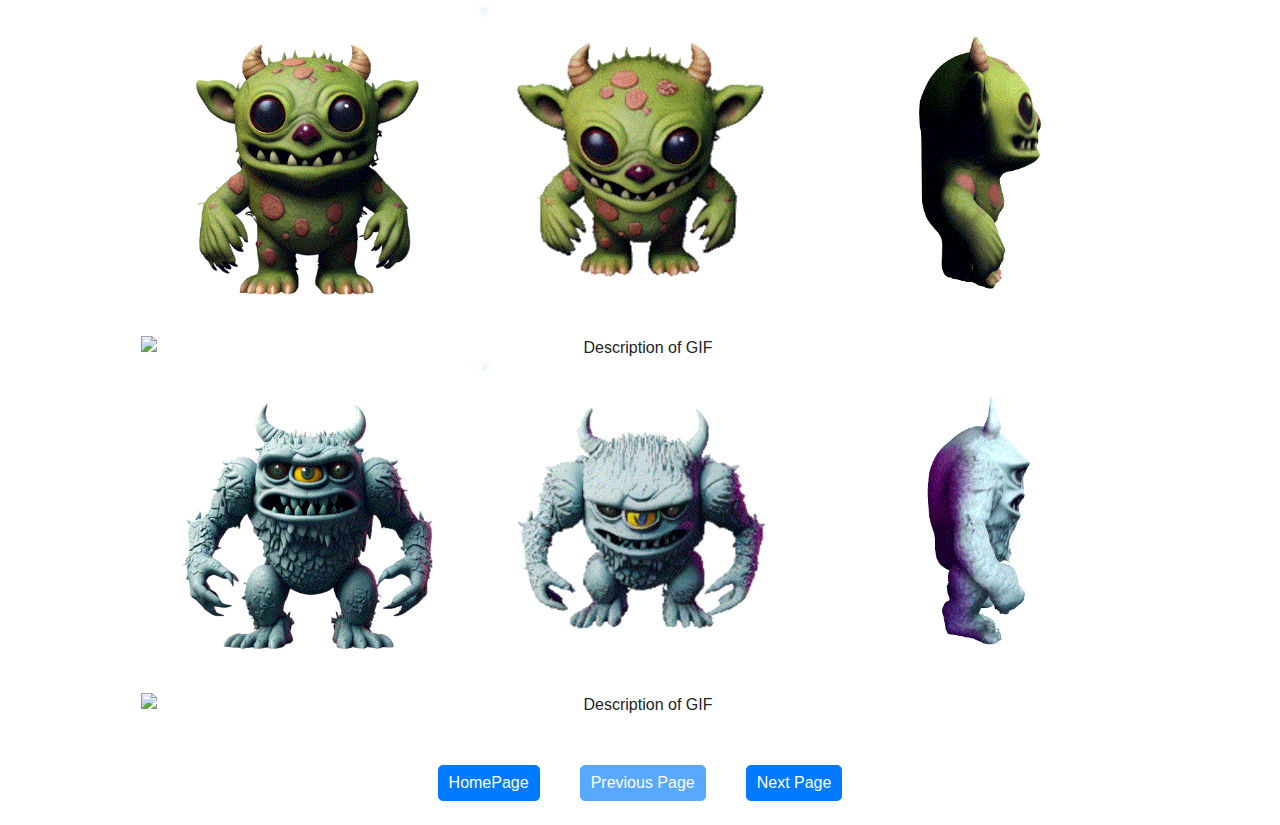
==== commit 1c5dfde5: "save" ====
--- a/gallery_0.html
+++ b/gallery_0.html
@@ -117,8 +117,10 @@
                                     <i class="fa fa-file"></i> Paper</a> </p>
                         </div>
                         <div class="column">
-                            <p class="mb-5"><a class="btn btn-large btn-light" href="" role="button" target="_blank">
-                                    <i class="fa fa-github-alt"></i> Code </a> </p>
+                            <p class="mb-5"><a class="btn btn-large btn-light"
+                                    href="https://github.com/Tangshitao/MVDiffusion_plusplus" role="button"
+                                    class="fa fa-github-alt"></i>
+                                    Discussions </a> </p>
                         </div>
                     </div>
                 </div>
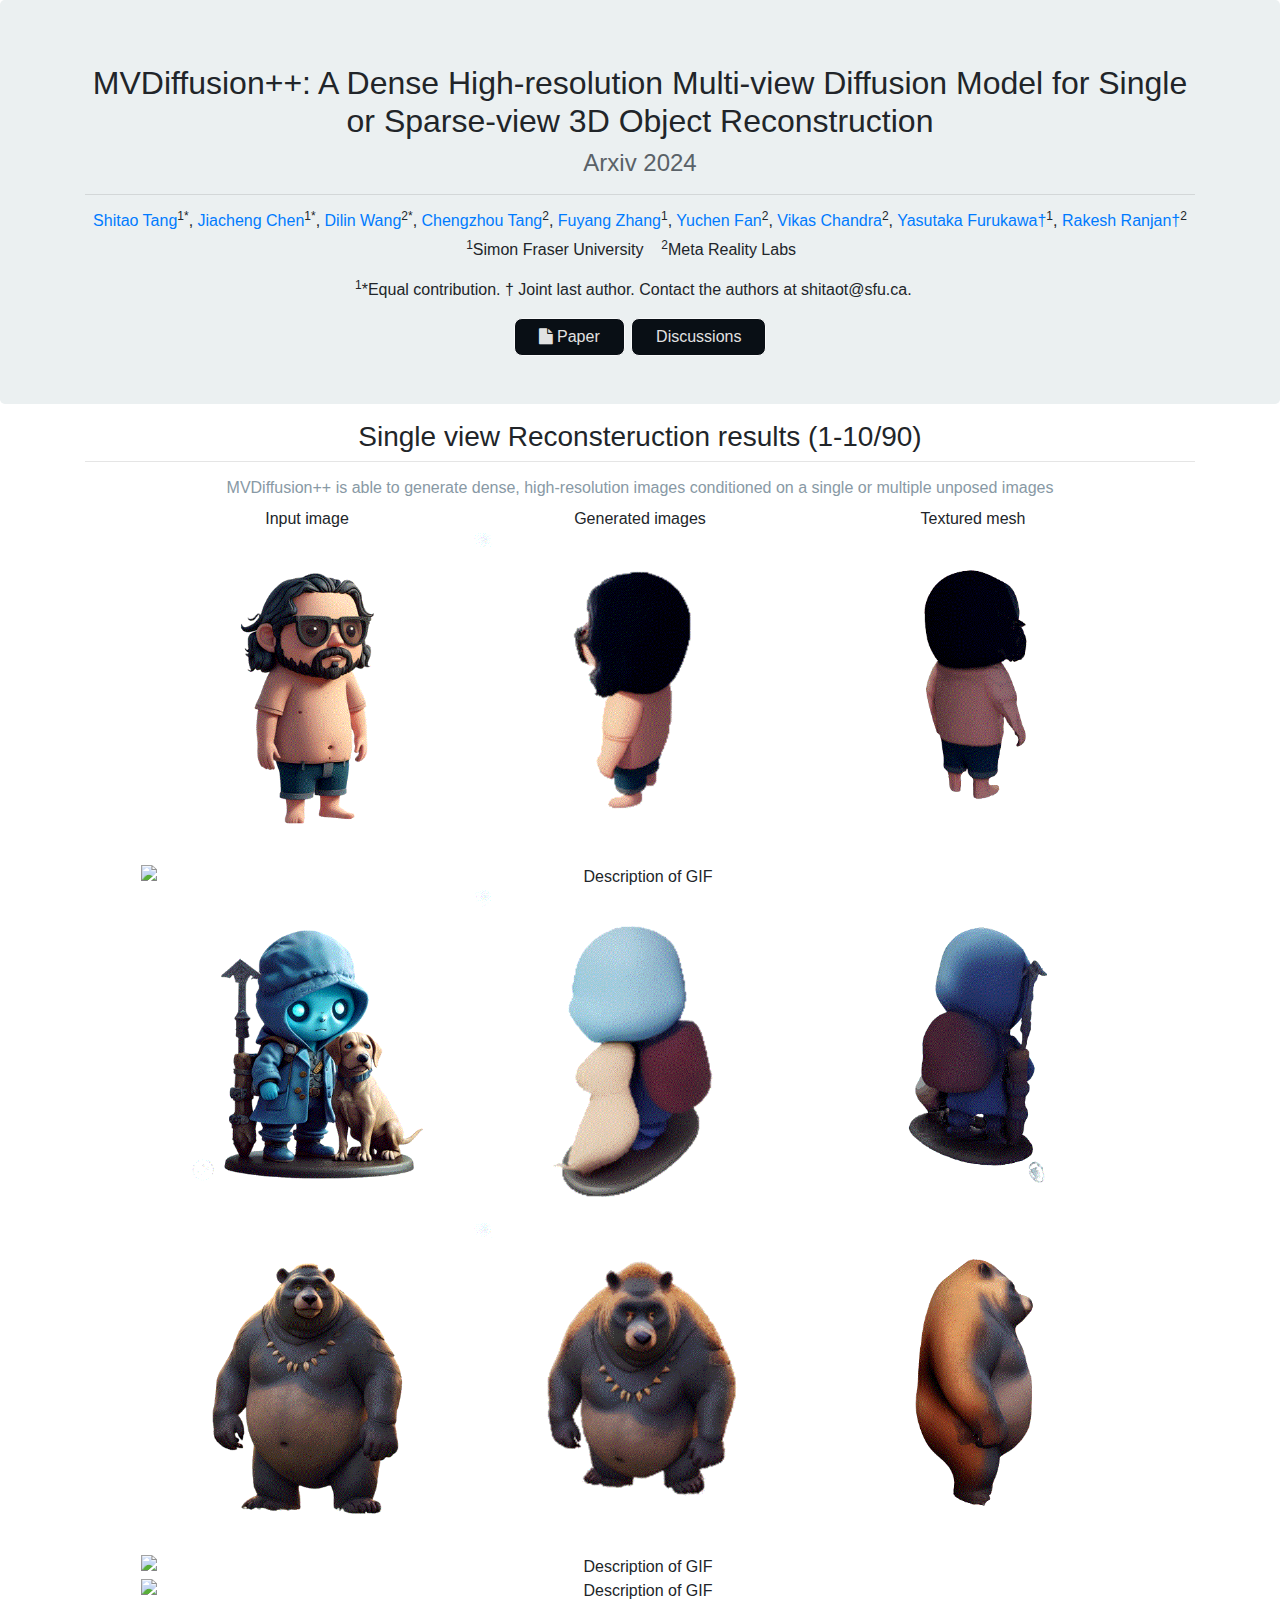
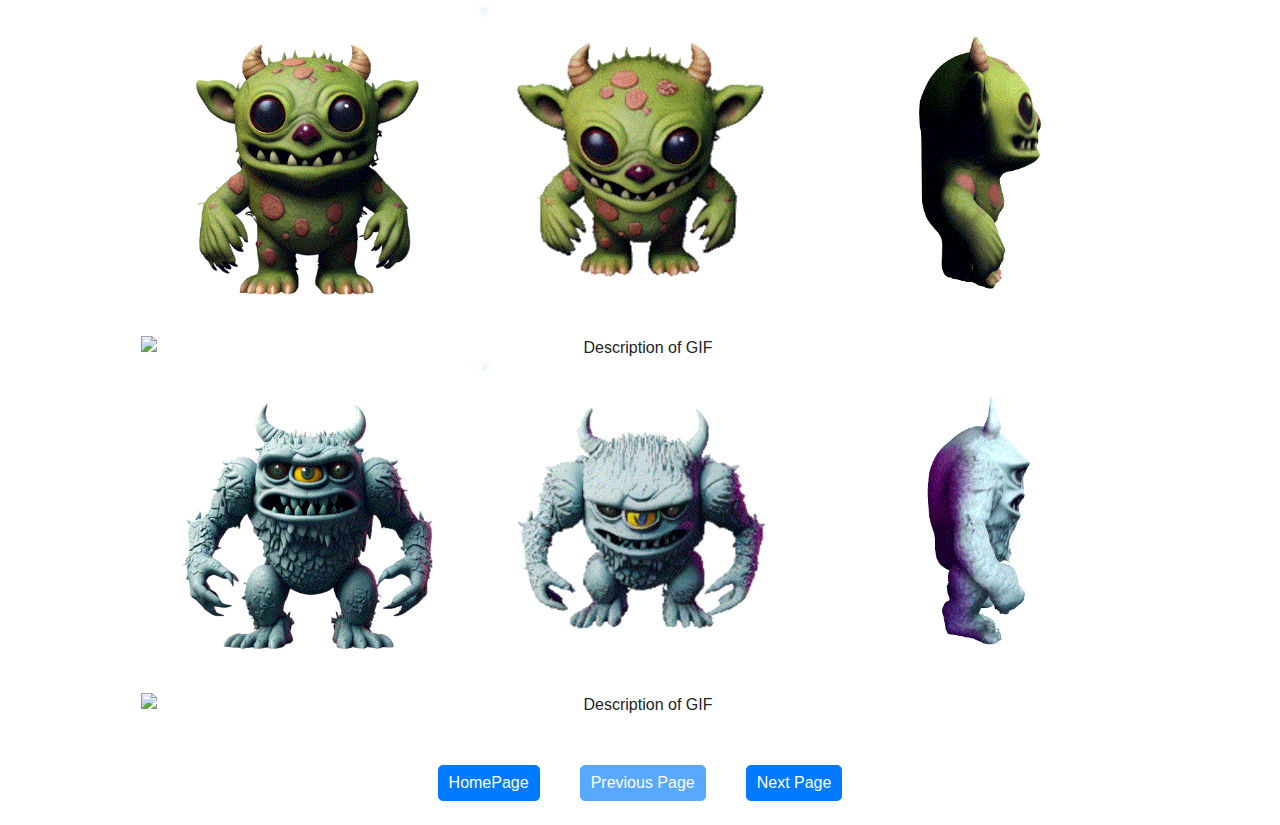
==== commit b4d57100: "fix title" ====
--- a/gallery_0.html
+++ b/gallery_0.html
@@ -84,9 +84,7 @@
         <div class="container">
             <div class="row">
                 <div class="col-12">
-                    <h2>MVDiffusion++: A Dense High-resolution Multi-view Diffusion Model for Single to Sparse-view 3D
-                        Object
-                        Reconstruction
+                    <h2>MVDiffusion++: A Dense High-resolution Multi-view Diffusion Model for Single or Sparse-view 3D Object Reconstruction
                     </h2>
                     <h4 style="color:#5a6268;">Arxiv 2024 </h4>
                     <hr>
@@ -113,7 +111,8 @@
 
                     <div class="row justify-content-center">
                         <div class="column">
-                            <p class="mb-5"><a class="btn btn-large btn-light" href="" role="button" target="_blank">
+                            <p class="mb-5"><a class="btn btn-large btn-light" href="https://arxiv.org/abs/2402.12712"
+                                    role="button" target="_blank">
                                     <i class="fa fa-file"></i> Paper</a> </p>
                         </div>
                         <div class="column">
